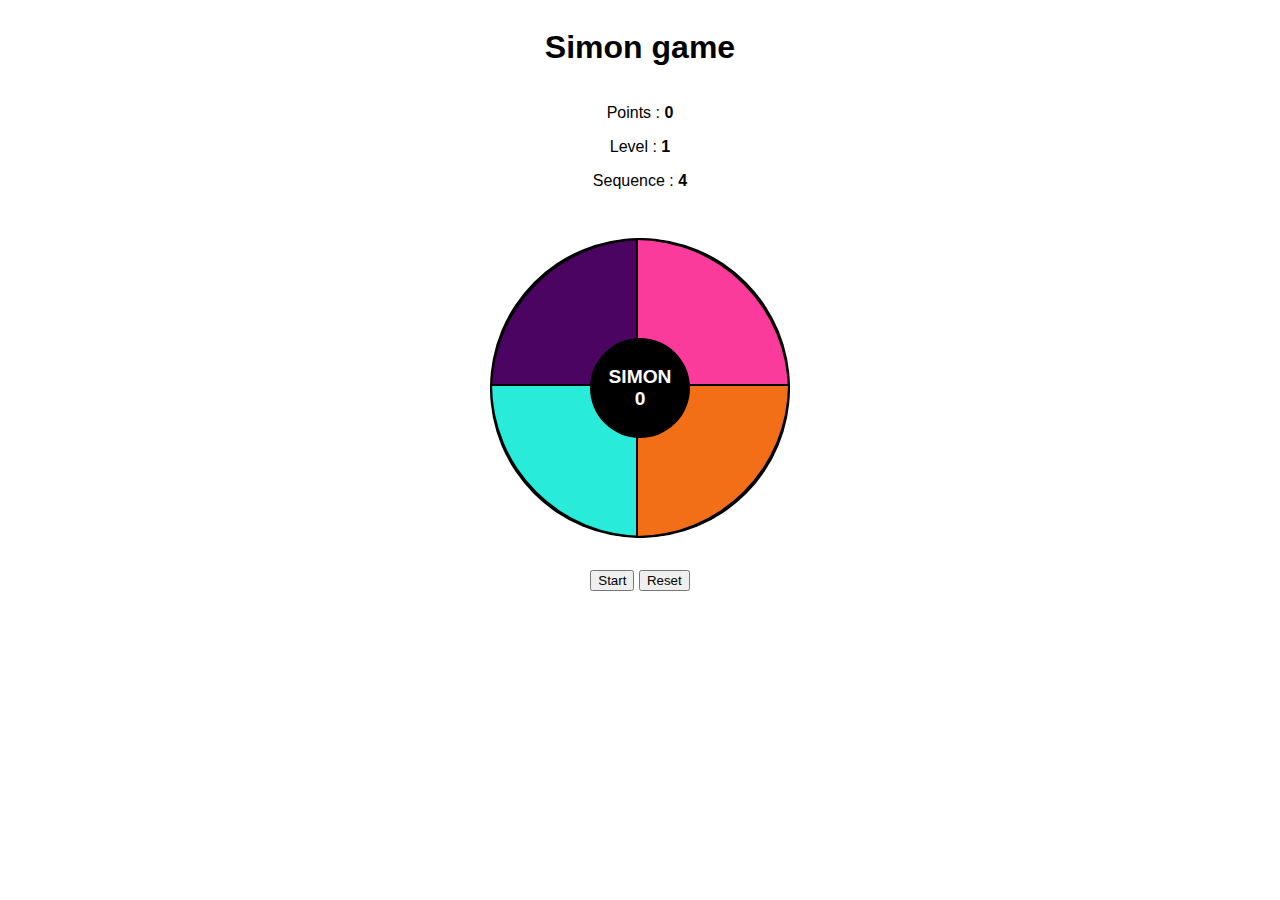
==== index.html @ 712aadc0 "first commit" ====
<!DOCTYPE html>
<html lang="en">
<head>
    <meta charset="UTF-8">
    <meta http-equiv="X-UA-Compatible" content="IE=edge">
    <meta name="viewport" content="width=device-width, initial-scale=1.0">
    <link href="./style.css" rel="stylesheet" />
    <title>Document</title>
</head>
<body>
    <div class="container">
        <header>
            <h1>Simon game</h1>
        </header>

        <article class="dataGame">
            <p id="datapPoints">
                Points : 
                <span id="points">0</span>
            </p>
            <p id="dataLevel">
                Level : 
                <span id="level">1</span>
            </p>
            <p id="dataSequence">
                Sequence : 
                <span id="sequence">4</span>
            </p>
        </article>

        <section>
            <div class="boardGame">
                <div class="quarter" id="quarter-0"></div>
                <div class="quarter" id="quarter-1"></div>
                <div class="quarter" id="quarter-2"></div>
                <div class="quarter" id="quarter-3"></div>
                <div id="counter">
                    <p>
                        Simon
                        <br/>
                        <span id="count">0</span>
                    </p>
                </div>
            </div>

            <div class="actions">
                <button id="play">Start</button>
                <button id="reset">Reset</button>
            </div>
        </section>
    </div>
</body>
<script src="./script.js" type="module"></script>
</html>
---- style.css ----
/* Général */
.container {
    font-family: 'Lucida Sans', 'Lucida Sans Regular', 'Lucida Grande', 'Lucida Sans Unicode', Geneva, Verdana, sans-serif;
    display: flex;
    flex-direction: column;
    justify-content: space-around;
    margin: auto;
    width: 80%;
    text-align: center;
}

/* Résumé du jeu (points, niveau, séquence) */
.dataGame span {
    font-weight: bold;
}

/* Le cercle principal */
.boardGame {
    background-color: black;
    width: 300px;
    height: 300px;
    position: relative;
    border-radius: 50%;
    margin: 2rem auto;
}

/* Compteur de séquence au centre */
.boardGame #counter {
    background-color: black;
    width: 100px;
    height: 100px;
    position: absolute;
    top: calc(50% - 50px);
    bottom: calc(50% - 50px);
    right: calc(50% - 50px);
    left: calc(50% - 50px);
    border-radius: 50%;
    color: white;
    text-transform: uppercase;
    display: flex;
    flex-direction: column;
    justify-content: center;
    font-weight: bold;
    font-size: 1.2rem;
}

/* Les 4 quartiers du cercle */
.boardGame > .quarter {
    position: absolute;
    width: 150px;
    height: 150px;
    border: 2px solid black;
    cursor: pointer;
}

#quarter-0 {
    background-color: rgba(91, 5, 117, 0.829);
    top: 0;
    left: 0;
    border-radius: 100% 0 0 0;
}

#quarter-1 {
    background-color: rgb(250, 59, 155);
    top: 0;
    right: 0;
    border-radius: 0 100% 0 0;
}

#quarter-2 {
    background-color: rgb(40, 236, 217);
    bottom: 0;
    left: 0;
    border-radius: 0 0 0 100%;
}

#quarter-3 {
    background-color: rgb(243, 111, 23);
    bottom: 0;
    right: 0;
    border-radius: 0 0 100% 0;
}
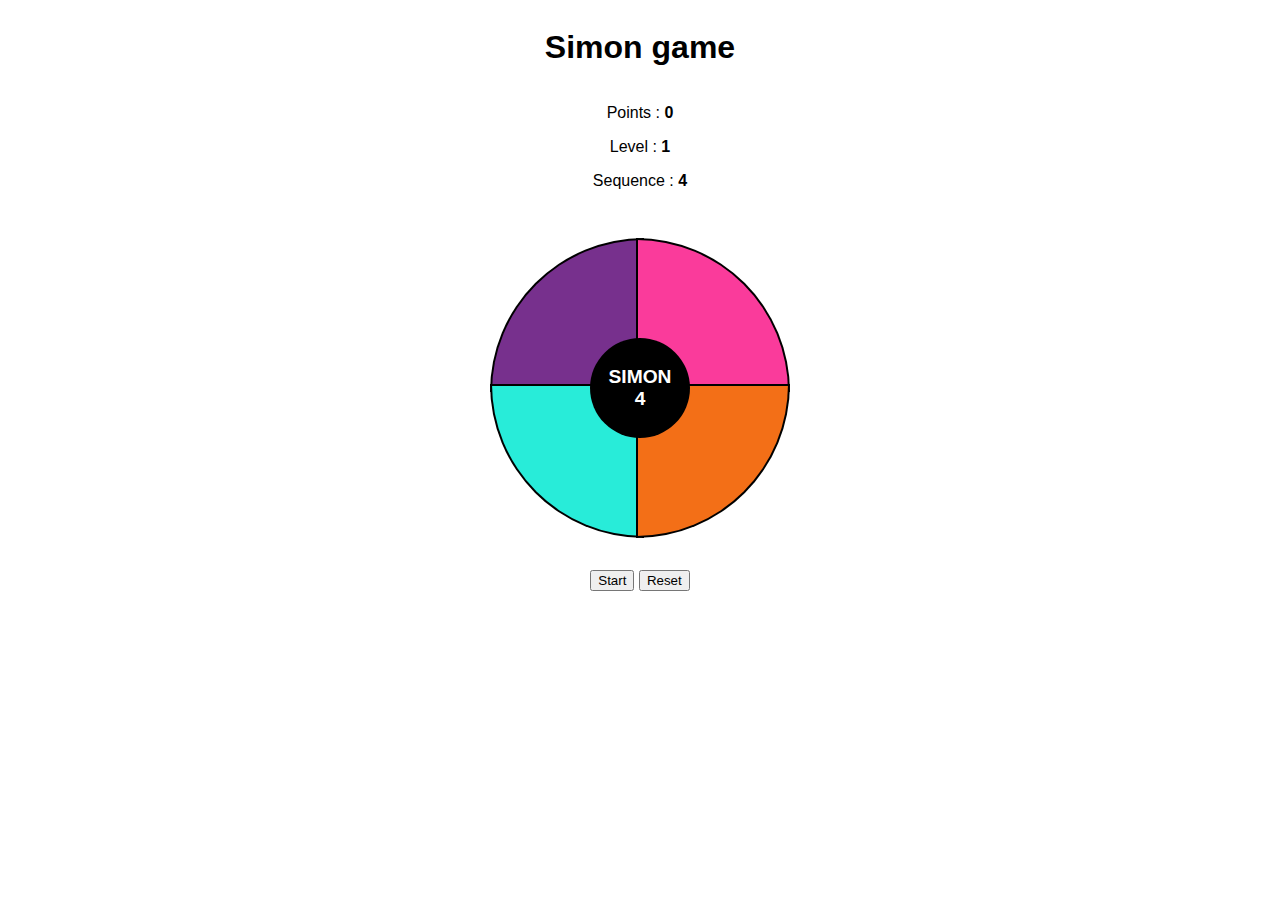
==== commit d2ec2a35: "feat: added player actions + refacto" ====
--- a/index.html
+++ b/index.html
@@ -16,19 +16,19 @@
         <article class="dataGame">
             <p id="datapPoints">
                 Points : 
-                <span id="points">0</span>
+                <span id="points"></span>
             </p>
             <p id="dataLevel">
                 Level : 
-                <span id="level">1</span>
+                <span id="level"></span>
             </p>
             <p id="dataSequence">
                 Sequence : 
-                <span id="sequence">4</span>
+                <span id="sequence"></span>
             </p>
         </article>
 
-        <section>
+        <section id="playground">
             <div class="boardGame">
                 <div class="quarter" id="quarter-0"></div>
                 <div class="quarter" id="quarter-1"></div>
@@ -38,7 +38,7 @@
                     <p>
                         Simon
                         <br/>
-                        <span id="count">0</span>
+                        <span id="count"></span>
                     </p>
                 </div>
             </div>
--- a/style.css
+++ b/style.css
@@ -16,7 +16,7 @@
 
 /* Le cercle principal */
 .boardGame {
-    background-color: black;
+    background-color: white;
     width: 300px;
     height: 300px;
     position: relative;
@@ -42,6 +42,7 @@
     justify-content: center;
     font-weight: bold;
     font-size: 1.2rem;
+    cursor: default;
 }
 
 /* Les 4 quartiers du cercle */
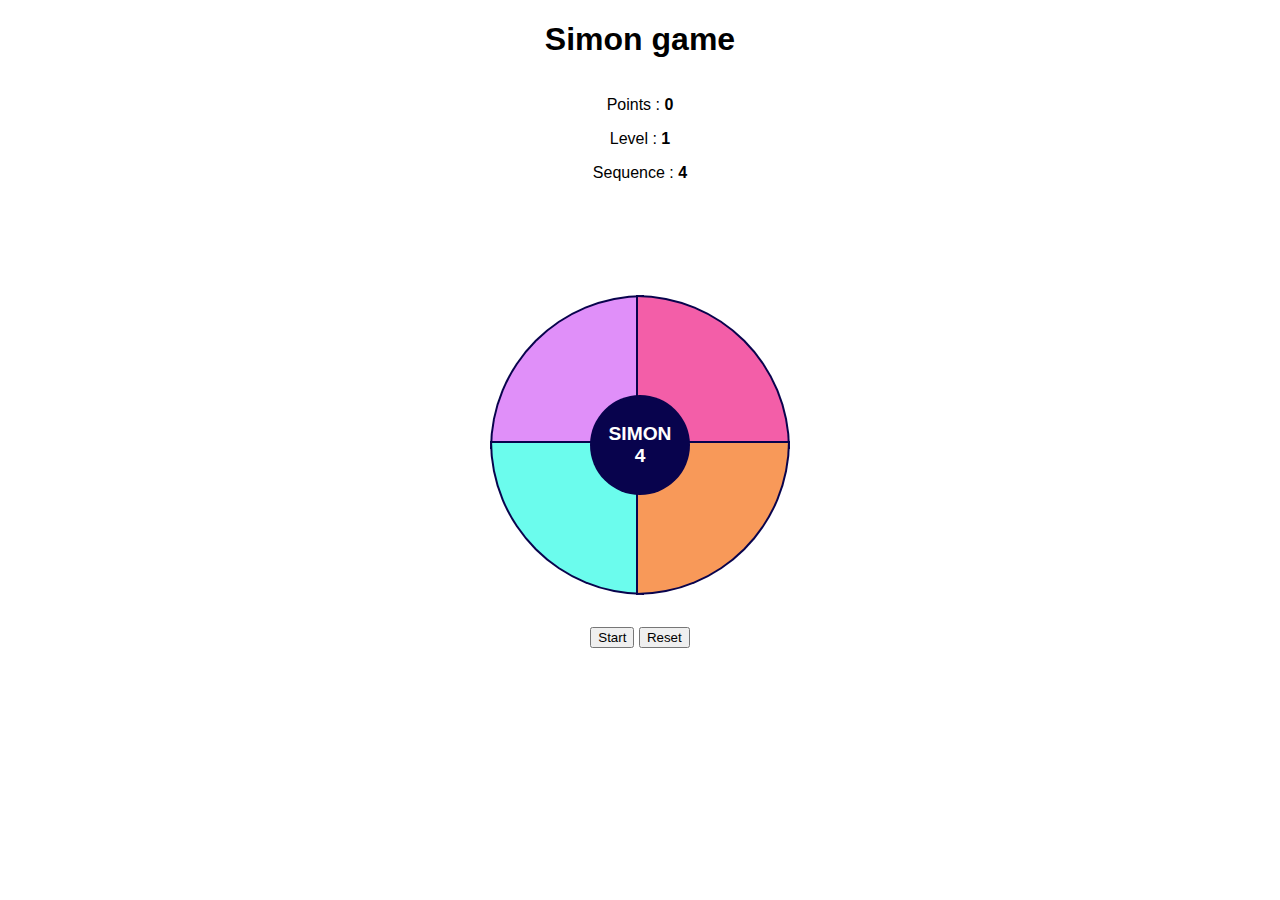
==== commit 85fe2988: "feat: added actions features + fix counter" ====
--- a/index.html
+++ b/index.html
@@ -27,6 +27,8 @@
                 <span id="sequence"></span>
             </p>
         </article>
+        
+        <p id="message"></p>
 
         <section id="playground">
             <div class="boardGame">
--- a/style.css
+++ b/style.css
@@ -1,6 +1,13 @@
 /* Général */
+body {
+    height: 100vh;
+    width: 100%;
+    padding: 0;
+    margin: 0;
+}
+
 .container {
-    font-family: 'Lucida Sans', 'Lucida Sans Regular', 'Lucida Grande', 'Lucida Sans Unicode', Geneva, Verdana, sans-serif;
+    font-family: 'Lucida Sans', Verdana, sans-serif;
     display: flex;
     flex-direction: column;
     justify-content: space-around;
@@ -16,7 +23,7 @@
 
 /* Le cercle principal */
 .boardGame {
-    background-color: white;
+    background-color: transparent;
     width: 300px;
     height: 300px;
     position: relative;
@@ -26,7 +33,7 @@
 
 /* Compteur de séquence au centre */
 .boardGame #counter {
-    background-color: black;
+    background-color: #08034d;
     width: 100px;
     height: 100px;
     position: absolute;
@@ -35,7 +42,7 @@
     right: calc(50% - 50px);
     left: calc(50% - 50px);
     border-radius: 50%;
-    color: white;
+    color: #ffffff;
     text-transform: uppercase;
     display: flex;
     flex-direction: column;
@@ -50,34 +57,50 @@
     position: absolute;
     width: 150px;
     height: 150px;
-    border: 2px solid black;
+    border: 2px solid #08034d;
     cursor: pointer;
 }
 
 #quarter-0 {
-    background-color: rgba(91, 5, 117, 0.829);
+    background-color: #da78f8d3;
     top: 0;
     left: 0;
     border-radius: 100% 0 0 0;
 }
 
 #quarter-1 {
-    background-color: rgb(250, 59, 155);
+    background-color: #f35ea8;
     top: 0;
     right: 0;
     border-radius: 0 100% 0 0;
 }
 
 #quarter-2 {
-    background-color: rgb(40, 236, 217);
+    background-color: #6bfced;
     bottom: 0;
     left: 0;
     border-radius: 0 0 0 100%;
 }
 
 #quarter-3 {
-    background-color: rgb(243, 111, 23);
+    background-color: #f89959;
     bottom: 0;
     right: 0;
     border-radius: 0 0 100% 0;
+}
+
+/* Eléments temporaires */
+.alert {
+    background: linear-gradient(45deg, #8a0a0a, transparent) no-repeat;
+    transition: all 1s ease-out;
+}
+
+#message {
+    font-weight: 600;
+    font-size: 0.9rem;
+    padding: 1rem;
+    border: 2px solid #08034d;
+    background: #b3b1ee;
+    border-radius: 1rem;
+    visibility: hidden;
 }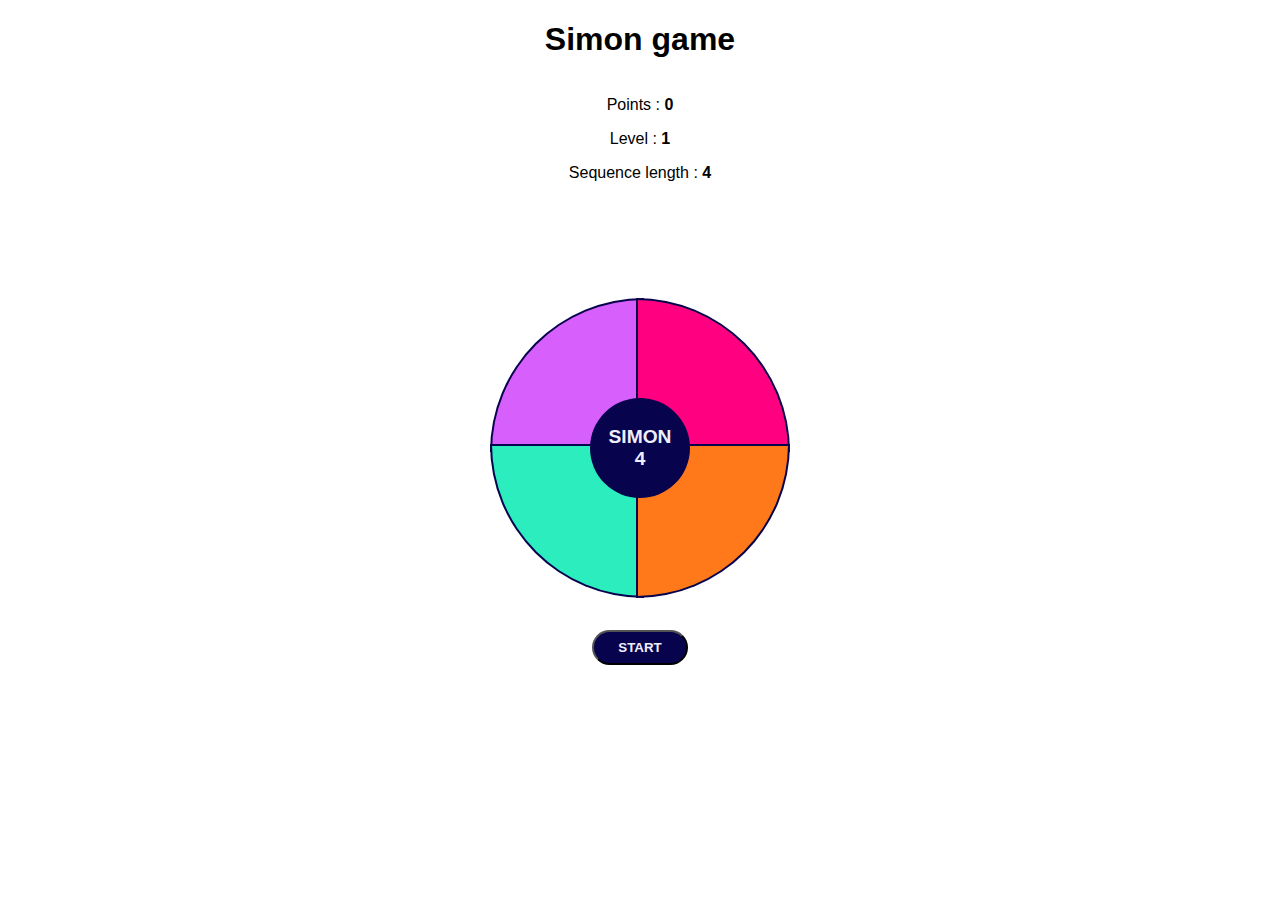
==== commit 2630ef97: "fix: resolved counter issue" ====
--- a/index.html
+++ b/index.html
@@ -23,7 +23,7 @@
                 <span id="level"></span>
             </p>
             <p id="dataSequence">
-                Sequence : 
+                Sequence length : 
                 <span id="sequence"></span>
             </p>
         </article>
@@ -52,5 +52,5 @@
         </section>
     </div>
 </body>
-<script src="./script.js" type="module"></script>
+<script src="./js/game.js" type="module"></script>
 </html>--- a/style.css
+++ b/style.css
@@ -17,76 +17,11 @@
 }
 
 /* Résumé du jeu (points, niveau, séquence) */
+.dataGame {
+    margin-bottom: 1rem;
+}
 .dataGame span {
     font-weight: bold;
-}
-
-/* Le cercle principal */
-.boardGame {
-    background-color: transparent;
-    width: 300px;
-    height: 300px;
-    position: relative;
-    border-radius: 50%;
-    margin: 2rem auto;
-}
-
-/* Compteur de séquence au centre */
-.boardGame #counter {
-    background-color: #08034d;
-    width: 100px;
-    height: 100px;
-    position: absolute;
-    top: calc(50% - 50px);
-    bottom: calc(50% - 50px);
-    right: calc(50% - 50px);
-    left: calc(50% - 50px);
-    border-radius: 50%;
-    color: #ffffff;
-    text-transform: uppercase;
-    display: flex;
-    flex-direction: column;
-    justify-content: center;
-    font-weight: bold;
-    font-size: 1.2rem;
-    cursor: default;
-}
-
-/* Les 4 quartiers du cercle */
-.boardGame > .quarter {
-    position: absolute;
-    width: 150px;
-    height: 150px;
-    border: 2px solid #08034d;
-    cursor: pointer;
-}
-
-#quarter-0 {
-    background-color: #da78f8d3;
-    top: 0;
-    left: 0;
-    border-radius: 100% 0 0 0;
-}
-
-#quarter-1 {
-    background-color: #f35ea8;
-    top: 0;
-    right: 0;
-    border-radius: 0 100% 0 0;
-}
-
-#quarter-2 {
-    background-color: #6bfced;
-    bottom: 0;
-    left: 0;
-    border-radius: 0 0 0 100%;
-}
-
-#quarter-3 {
-    background-color: #f89959;
-    bottom: 0;
-    right: 0;
-    border-radius: 0 0 100% 0;
 }
 
 /* Eléments temporaires */
@@ -98,9 +33,96 @@
 #message {
     font-weight: 600;
     font-size: 0.9rem;
-    padding: 1rem;
+    padding: 1rem 2rem;
+    background: #08034d;
+    color: #eeeefc;
+    border-radius: 4px;
+    visibility: hidden;
+    min-width: 40%;
+    max-width: 80%;
+    margin: auto;
+    height: 20px;
+}
+
+/* Plateau de jeu */
+.boardGame {
+    background-color: transparent;
+    width: 300px;
+    height: 300px;
+    position: relative;
+    border-radius: 50%;
+    margin: 2rem auto;
+}
+
+/* Compteur de séquence au centre du plateau */
+.boardGame #counter {
+    background-color: #08034d;
+    width: 100px;
+    height: 100px;
+    position: absolute;
+    top: calc(50% - 50px);
+    bottom: calc(50% - 50px);
+    right: calc(50% - 50px);
+    left: calc(50% - 50px);
+    border-radius: 50%;
+    color: #eeeefc;
+    text-transform: uppercase;
+    display: flex;
+    flex-direction: column;
+    justify-content: center;
+    font-weight: bold;
+    font-size: 1.2rem;
+    cursor: default;
+}
+
+/* Les 4 quartiers du plateau */
+.boardGame > .quarter {
+    position: absolute;
+    width: 150px;
+    height: 150px;
     border: 2px solid #08034d;
-    background: #b3b1ee;
-    border-radius: 1rem;
-    visibility: hidden;
+    cursor: pointer;
+}
+
+#quarter-0 {
+    background-color: #d75ffb;
+    top: 0;
+    left: 0;
+    border-radius: 100% 0 0 0;
+}
+
+#quarter-1 {
+    background-color: #ff0080;
+    top: 0;
+    right: 0;
+    border-radius: 0 100% 0 0;
+}
+
+#quarter-2 {
+    background-color: #2cedbd;
+    bottom: 0;
+    left: 0;
+    border-radius: 0 0 0 100%;
+}
+
+#quarter-3 {
+    background-color: #ff791a;
+    bottom: 0;
+    right: 0;
+    border-radius: 0 0 100% 0;
+}
+
+/* Boutons du jeu */
+button {
+    background: #08034d;
+    padding: 0.5rem 1.5rem;
+    border-radius: 4rem;
+    color: #eeeefc;
+    font-weight: bold;
+    text-transform: uppercase;
+    cursor: pointer;
+}
+
+button#reset {
+    display: none;
 }